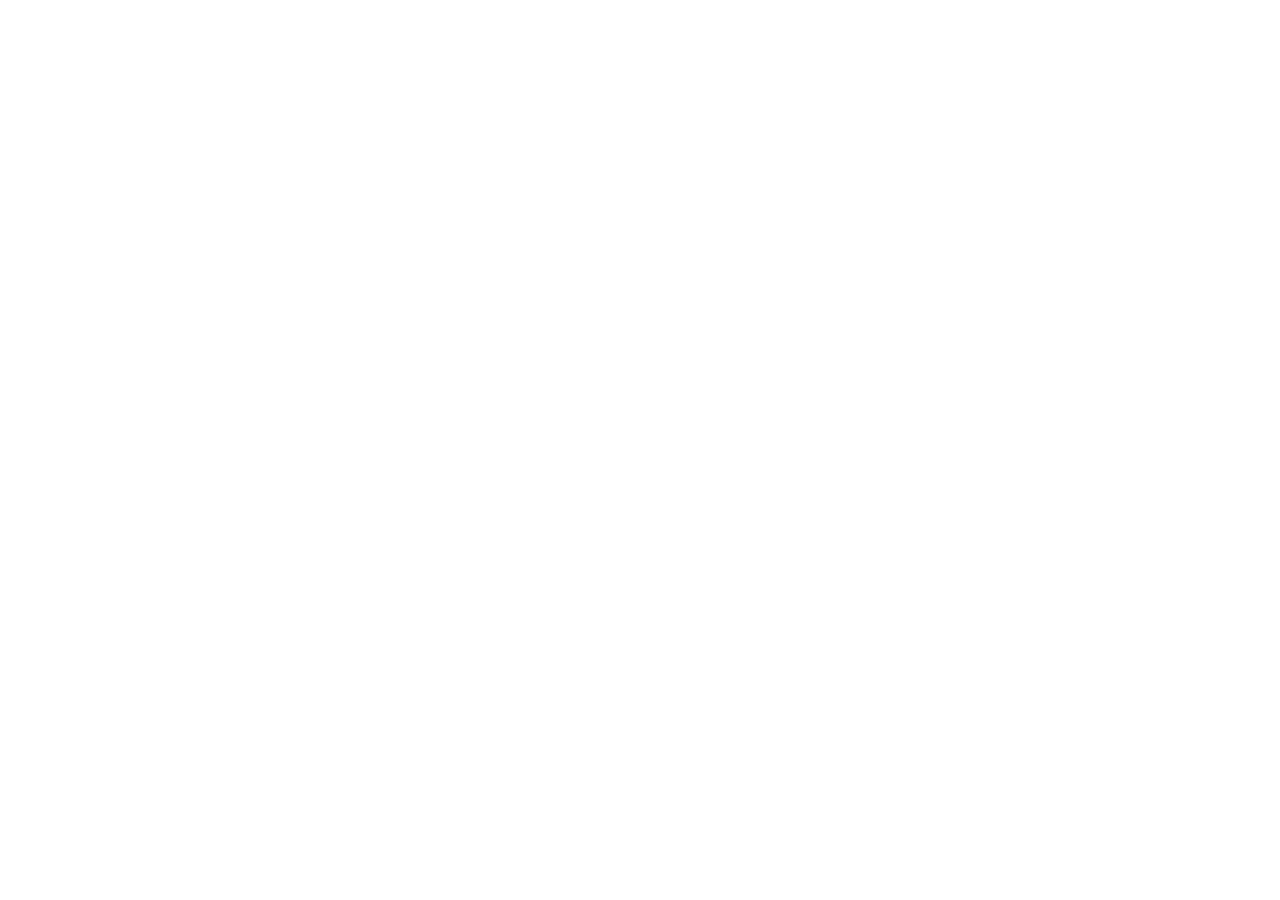
==== android/app/src/main/assets/index.html @ b3e20c5d "feat: integrate WebView for web app rendering - Add WebView support to NavigationActivity - Configur" ====
<!doctype html>
<html lang="ta" class="overflow-x-hidden w-full">
  <head>
    <meta charset="UTF-8" />
    <meta name="viewport" content="width=device-width, initial-scale=1.0" />
    <title>Thirukkural</title>
    <meta name="description" content="Complete Thirukkural with all 133 chapters, 1330 couplets, commentaries by Mu. Varadarajanar, Solomon Pappaiah, Kalaignar Karunanidhi, and Android source code editor." />
    <meta property="og:title" content="Thirukkural" />
    <meta property="og:description" content="Complete Thirukkural with all 133 chapters, 1330 couplets, commentaries by Mu. Varadarajanar, Solomon Pappaiah, Kalaignar Karunanidhi, and Android source code editor." />
    <meta property="og:type" content="website" />
    <meta name="twitter:card" content="summary_large_image" />
    <link rel="preconnect" href="https://fonts.googleapis.com">
    <link rel="preconnect" href="https://fonts.gstatic.com" crossorigin>
    <link href="https://fonts.googleapis.com/css2?family=Mukta+Malar:wght@400;500;600;700;800&family=Plus+Jakarta+Sans:wght@400;500;600;700&display=swap" rel="stylesheet">
    <link rel="manifest" href="/manifest.json">
    <link rel="icon" type="image/png" sizes="64x64" href="/favicon.png">
    <link rel="icon" type="image/png" sizes="192x192" href="/pwa-192x192.png">
    <link rel="apple-touch-icon" sizes="180x180" href="/apple-touch-icon.png">
    <meta name="theme-color" content="#b45309">
    <meta name="mobile-web-app-capable" content="yes">
    <meta name="apple-mobile-web-app-capable" content="yes">
    <meta name="apple-mobile-web-app-status-bar-style" content="black-translucent">
    <meta name="apple-mobile-web-app-title" content="திருக்குறள்">
    <script type="module" crossorigin src="/assets/index-Di9giC5M.js"></script>
    <link rel="stylesheet" crossorigin href="/assets/index-QlwvNyQG.css">
  </head>
  <body class="bg-stone-50 text-stone-900 antialiased selection:bg-amber-100 selection:text-amber-900 font-sans overflow-x-hidden w-full max-w-full">
    <div id="root"></div>
  </body>
</html>
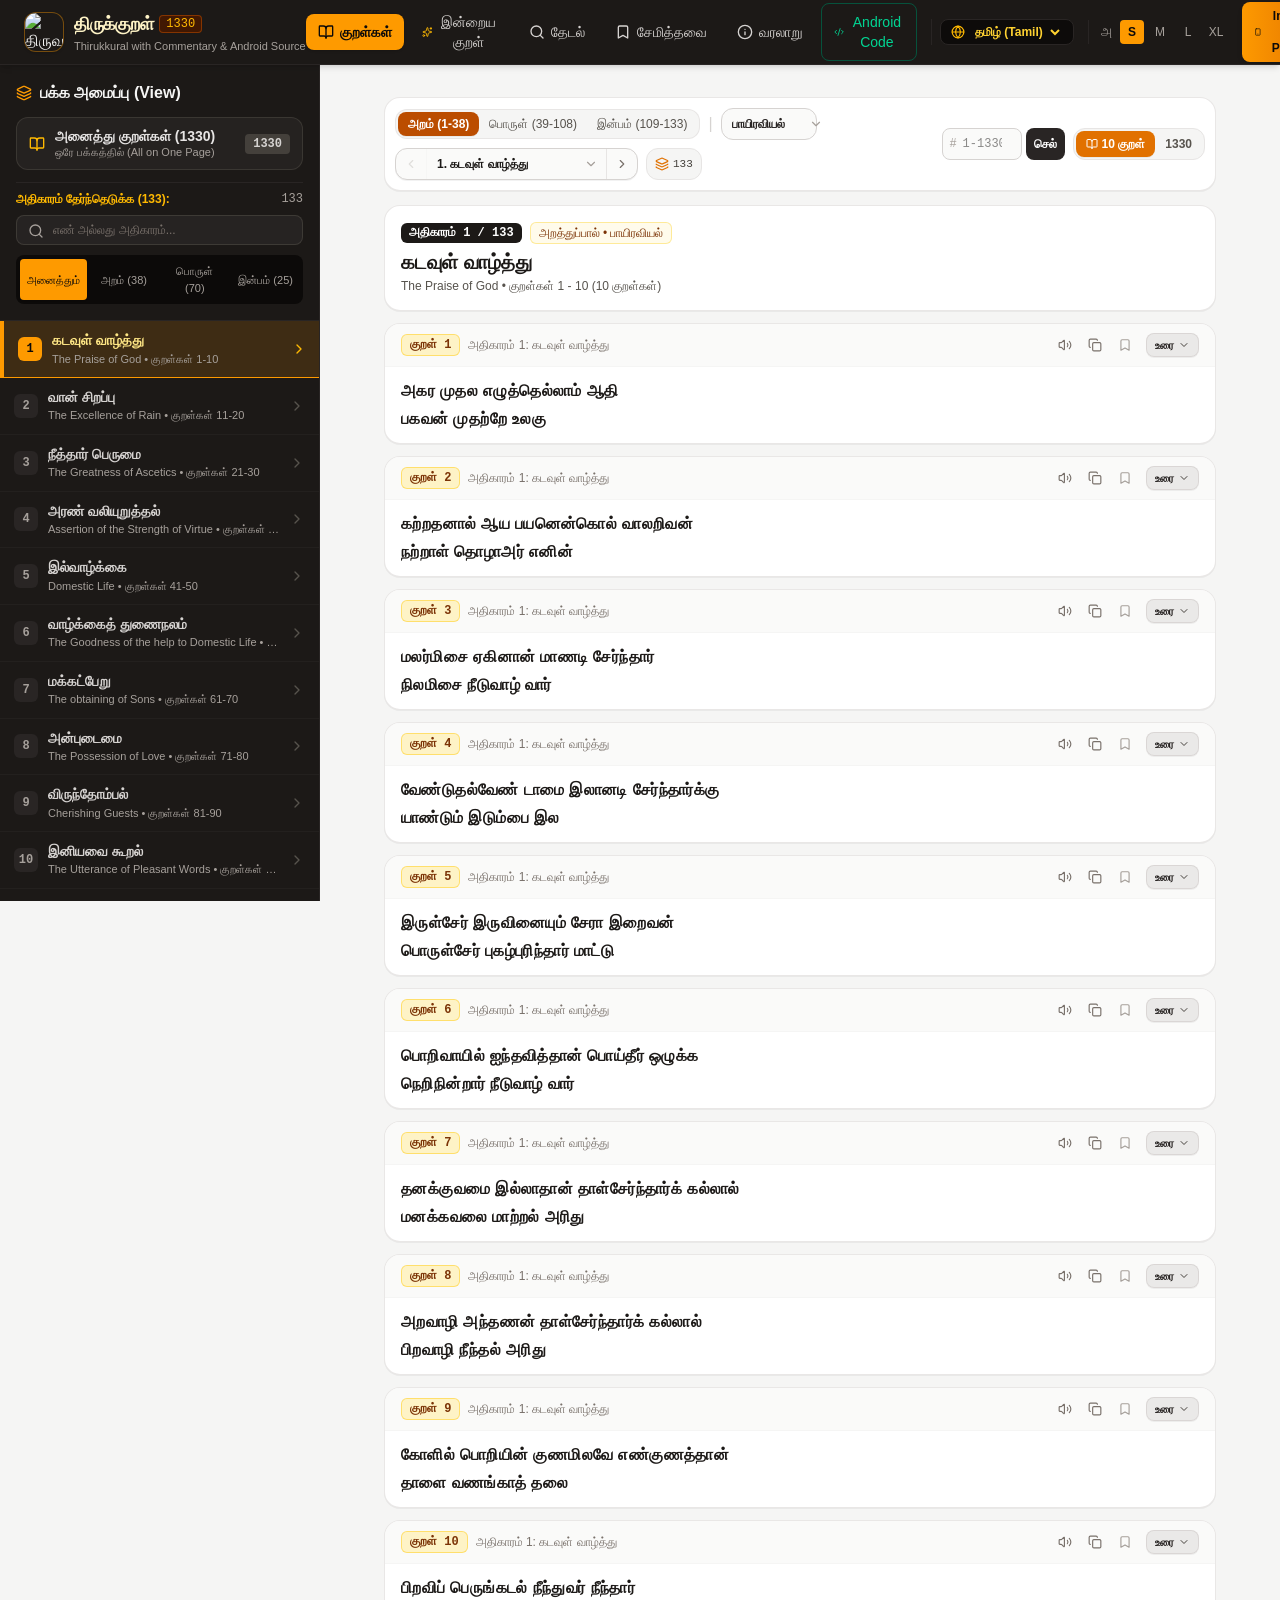
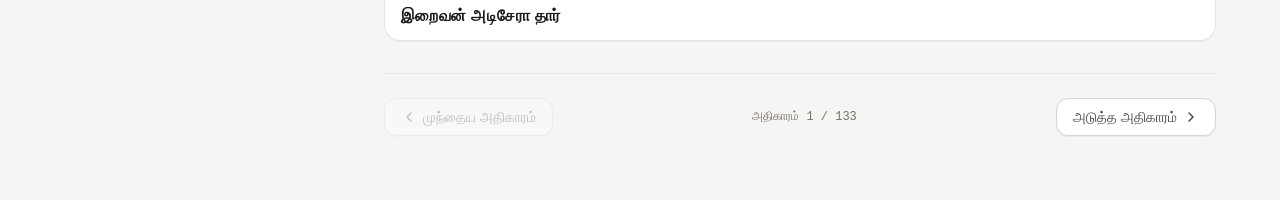
==== commit ab29de24: "feat(android): integrate WebView for web app delivery Replace native UI components with a WebView to" ====
--- a/android/app/src/main/assets/index.html
+++ b/android/app/src/main/assets/index.html
@@ -12,17 +12,17 @@
     <link rel="preconnect" href="https://fonts.googleapis.com">
     <link rel="preconnect" href="https://fonts.gstatic.com" crossorigin>
     <link href="https://fonts.googleapis.com/css2?family=Mukta+Malar:wght@400;500;600;700;800&family=Plus+Jakarta+Sans:wght@400;500;600;700&display=swap" rel="stylesheet">
-    <link rel="manifest" href="/manifest.json">
-    <link rel="icon" type="image/png" sizes="64x64" href="/favicon.png">
-    <link rel="icon" type="image/png" sizes="192x192" href="/pwa-192x192.png">
-    <link rel="apple-touch-icon" sizes="180x180" href="/apple-touch-icon.png">
+    <link rel="manifest" href="./manifest.json">
+    <link rel="icon" type="image/png" sizes="64x64" href="./favicon.png">
+    <link rel="icon" type="image/png" sizes="192x192" href="./pwa-192x192.png">
+    <link rel="apple-touch-icon" sizes="180x180" href="./apple-touch-icon.png">
     <meta name="theme-color" content="#b45309">
     <meta name="mobile-web-app-capable" content="yes">
     <meta name="apple-mobile-web-app-capable" content="yes">
     <meta name="apple-mobile-web-app-status-bar-style" content="black-translucent">
     <meta name="apple-mobile-web-app-title" content="திருக்குறள்">
-    <script type="module" crossorigin src="/assets/index-Di9giC5M.js"></script>
-    <link rel="stylesheet" crossorigin href="/assets/index-QlwvNyQG.css">
+    <script type="module" crossorigin src="./assets/index-DvAnE9tk.js"></script>
+    <link rel="stylesheet" crossorigin href="./assets/index-QlwvNyQG.css">
   </head>
   <body class="bg-stone-50 text-stone-900 antialiased selection:bg-amber-100 selection:text-amber-900 font-sans overflow-x-hidden w-full max-w-full">
     <div id="root"></div>
